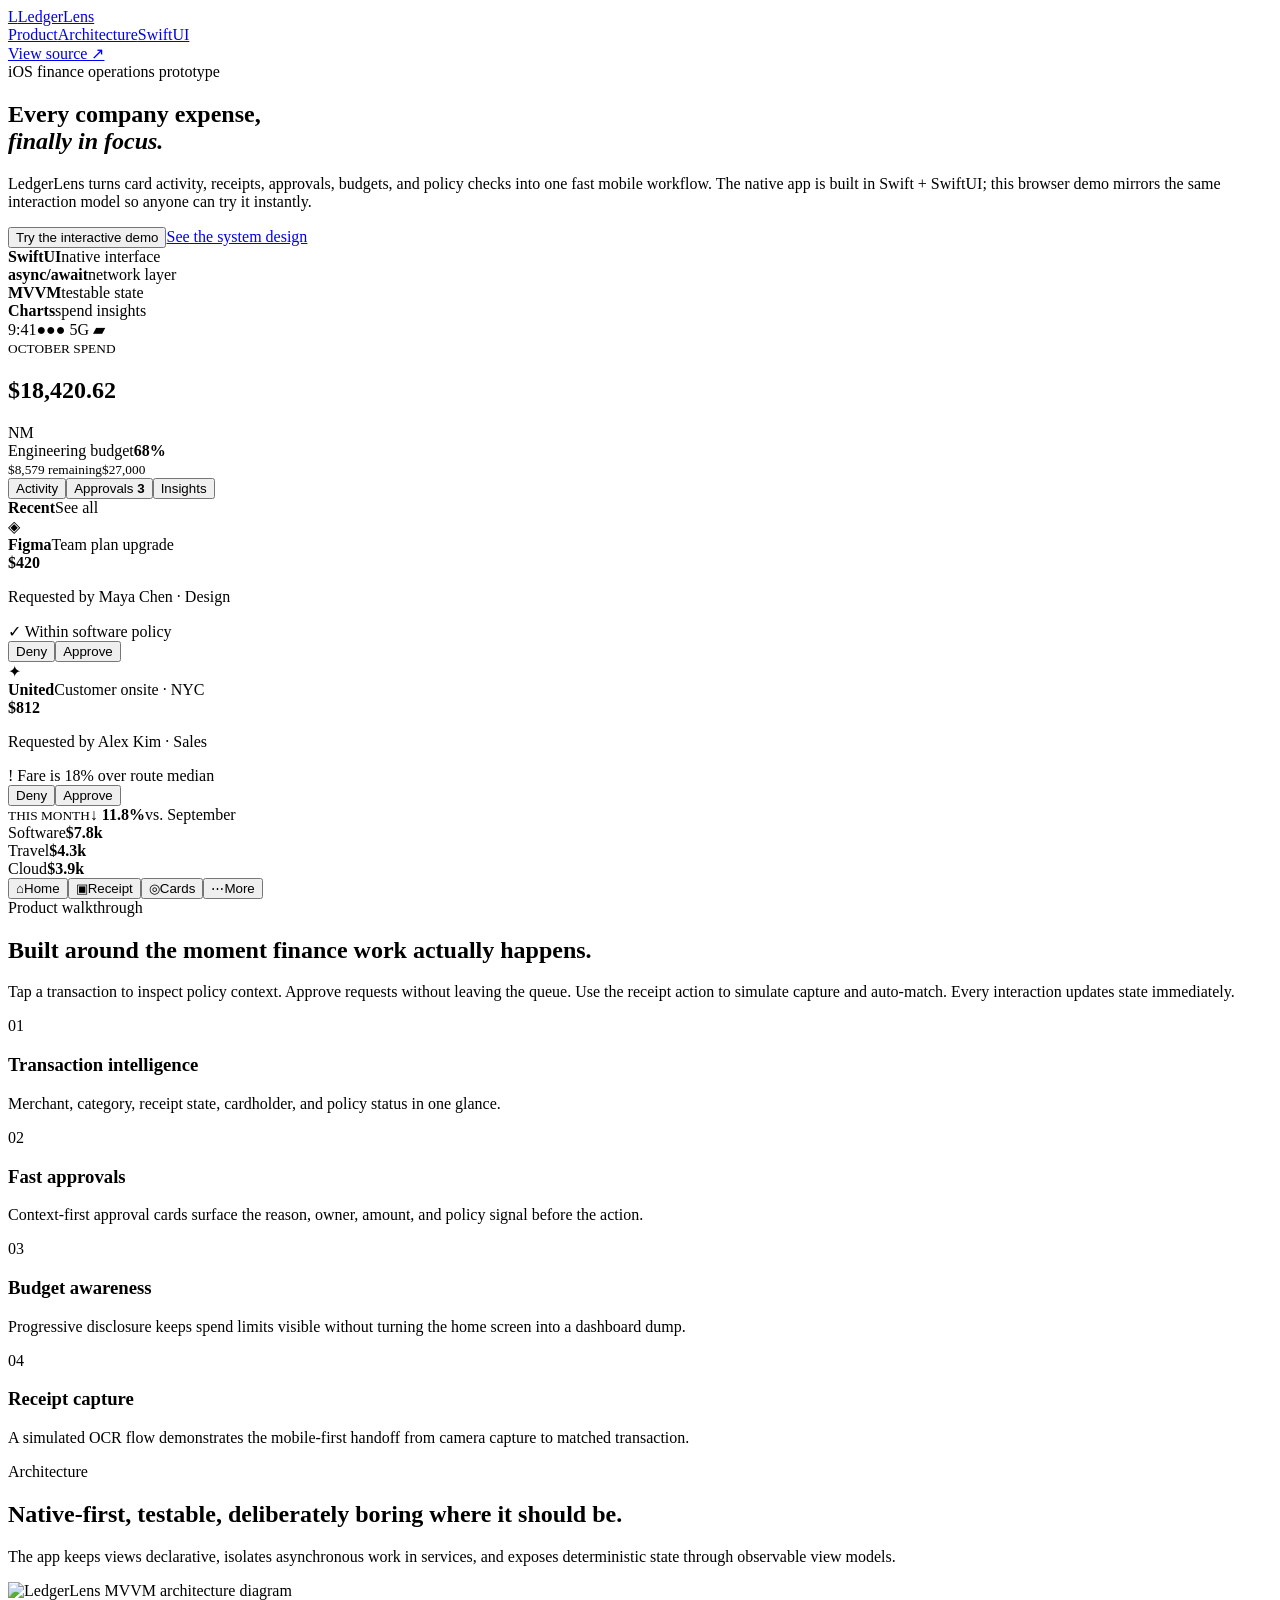
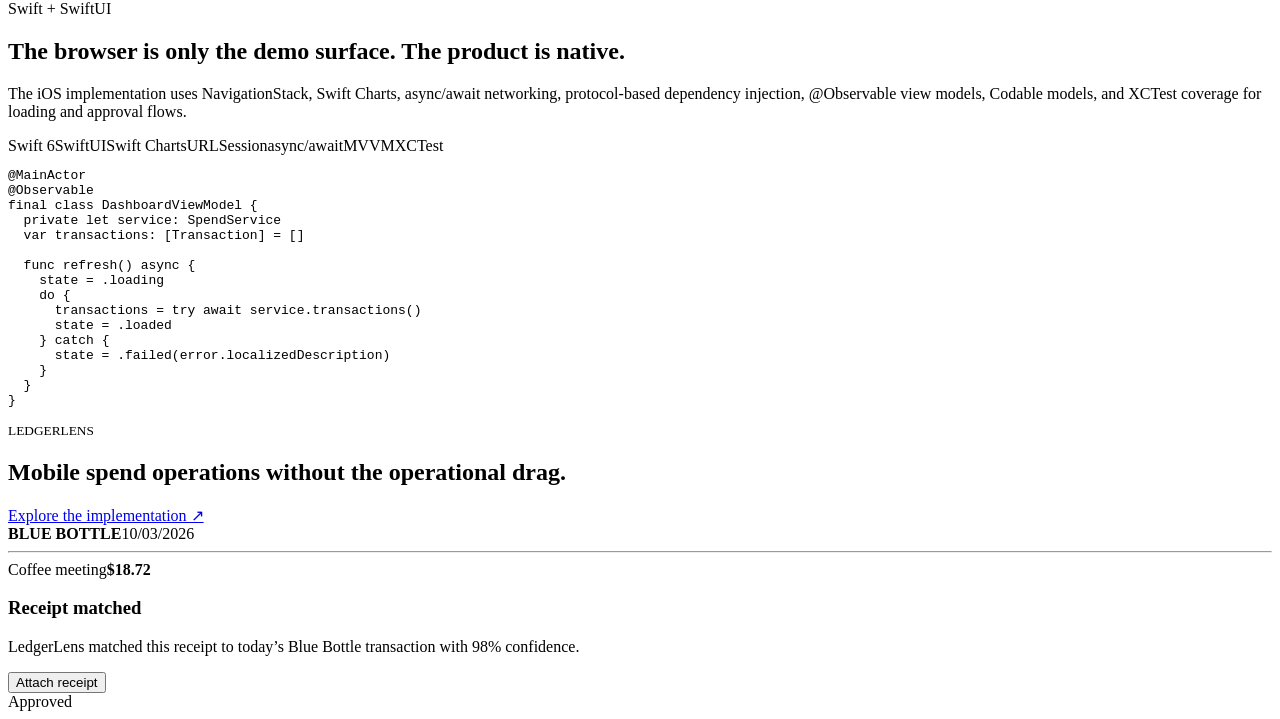
==== projects/ledgerlens/index.html @ 527bc663 "Add LedgerLens interactive product demo" ====
<!doctype html>
<html lang="en">
<head>
  <meta charset="utf-8" />
  <meta name="viewport" content="width=device-width,initial-scale=1" />
  <meta name="theme-color" content="#0a0a0a" />
  <meta name="description" content="LedgerLens — a SwiftUI-first spend operations app for cards, receipts, policy review, approvals, and budget insights." />
  <title>LedgerLens — Spend operations, redesigned</title>
  <link rel="preconnect" href="https://fonts.googleapis.com">
  <link rel="preconnect" href="https://fonts.gstatic.com" crossorigin>
  <link href="https://fonts.googleapis.com/css2?family=DM+Sans:wght@400;500;600;700&family=Manrope:wght@500;600;700;800&display=swap" rel="stylesheet">
  <link rel="stylesheet" href="styles.css" />
</head>
<body>
  <div class="noise"></div>
  <header class="topbar">
    <a class="brand" href="#top"><span class="brand-mark">L</span>LedgerLens</a>
    <nav><a href="#product">Product</a><a href="#architecture">Architecture</a><a href="#native">SwiftUI</a></nav>
    <a class="ghost" href="https://github.com/mneha05/nehamahesh.github.io/tree/main/projects/ledgerlens" target="_blank" rel="noreferrer">View source ↗</a>
  </header>
  <main id="top">
    <section class="hero">
      <div class="hero-copy">
        <div class="eyebrow"><span></span> iOS finance operations prototype</div>
        <h1>Every company expense,<br><em>finally in focus.</em></h1>
        <p>LedgerLens turns card activity, receipts, approvals, budgets, and policy checks into one fast mobile workflow. The native app is built in Swift + SwiftUI; this browser demo mirrors the same interaction model so anyone can try it instantly.</p>
        <div class="hero-actions"><button class="primary" data-scroll="product">Try the interactive demo</button><a class="secondary" href="#architecture">See the system design</a></div>
        <div class="proof"><div><strong>SwiftUI</strong><span>native interface</span></div><div><strong>async/await</strong><span>network layer</span></div><div><strong>MVVM</strong><span>testable state</span></div><div><strong>Charts</strong><span>spend insights</span></div></div>
      </div>
      <div class="phone-shell" aria-label="Interactive LedgerLens phone preview">
        <div class="phone"><div class="island"></div><div class="screen">
          <div class="status"><span>9:41</span><span>●●● 5G ▰</span></div>
          <div class="app-header"><div><small>OCTOBER SPEND</small><h2 id="totalSpend">$18,420.62</h2></div><div class="avatar">NM</div></div>
          <div class="budget-card"><div><span>Engineering budget</span><strong id="budgetPct">68%</strong></div><div class="progress"><i id="progressBar"></i></div><small><span id="remaining">$8,579 remaining</span><span>$27,000</span></small></div>
          <div class="segmented"><button class="active" data-tab="activity">Activity</button><button data-tab="approvals">Approvals <b>3</b></button><button data-tab="insights">Insights</button></div>
          <div class="tab-panel active" id="activity"><div class="section-title"><b>Recent</b><span>See all</span></div><div class="tx-list" id="txList"></div></div>
          <div class="tab-panel" id="approvals">
            <div class="approval" data-id="0"><div class="approval-top"><div class="merchant-icon">◈</div><div><b>Figma</b><span>Team plan upgrade</span></div><strong>$420</strong></div><p>Requested by Maya Chen · Design</p><div class="policy ok">✓ Within software policy</div><div class="approve-actions"><button class="deny">Deny</button><button class="approve">Approve</button></div></div>
            <div class="approval" data-id="1"><div class="approval-top"><div class="merchant-icon">✦</div><div><b>United</b><span>Customer onsite · NYC</span></div><strong>$812</strong></div><p>Requested by Alex Kim · Sales</p><div class="policy warn">! Fare is 18% over route median</div><div class="approve-actions"><button class="deny">Deny</button><button class="approve">Approve</button></div></div>
          </div>
          <div class="tab-panel" id="insights"><div class="insight-hero"><small>THIS MONTH</small><strong>↓ 11.8%</strong><span>vs. September</span></div><div class="chart" id="chart"></div><div class="insight-row"><span><i class="dot software"></i>Software</span><b>$7.8k</b></div><div class="insight-row"><span><i class="dot travel"></i>Travel</span><b>$4.3k</b></div><div class="insight-row"><span><i class="dot cloud"></i>Cloud</span><b>$3.9k</b></div></div>
          <nav class="bottom-nav"><button class="active">⌂<span>Home</span></button><button id="scanBtn">▣<span>Receipt</span></button><button>◎<span>Cards</span></button><button>⋯<span>More</span></button></nav>
        </div></div>
      </div>
    </section>
    <section class="feature-strip" id="product">
      <div class="feature-copy"><div class="eyebrow"><span></span> Product walkthrough</div><h2>Built around the moment finance work actually happens.</h2><p>Tap a transaction to inspect policy context. Approve requests without leaving the queue. Use the receipt action to simulate capture and auto-match. Every interaction updates state immediately.</p></div>
      <div class="feature-grid"><article><div class="num">01</div><h3>Transaction intelligence</h3><p>Merchant, category, receipt state, cardholder, and policy status in one glance.</p></article><article><div class="num">02</div><h3>Fast approvals</h3><p>Context-first approval cards surface the reason, owner, amount, and policy signal before the action.</p></article><article><div class="num">03</div><h3>Budget awareness</h3><p>Progressive disclosure keeps spend limits visible without turning the home screen into a dashboard dump.</p></article><article><div class="num">04</div><h3>Receipt capture</h3><p>A simulated OCR flow demonstrates the mobile-first handoff from camera capture to matched transaction.</p></article></div>
    </section>
    <section class="architecture" id="architecture"><div class="section-head"><div><div class="eyebrow"><span></span> Architecture</div><h2>Native-first, testable, deliberately boring where it should be.</h2></div><p>The app keeps views declarative, isolates asynchronous work in services, and exposes deterministic state through observable view models.</p></div><img src="assets/architecture.svg" alt="LedgerLens MVVM architecture diagram" /></section>
    <section class="native" id="native"><div class="native-copy"><div class="eyebrow"><span></span> Swift + SwiftUI</div><h2>The browser is only the demo surface. The product is native.</h2><p>The iOS implementation uses NavigationStack, Swift Charts, async/await networking, protocol-based dependency injection, @Observable view models, Codable models, and XCTest coverage for loading and approval flows.</p><div class="chips"><span>Swift 6</span><span>SwiftUI</span><span>Swift Charts</span><span>URLSession</span><span>async/await</span><span>MVVM</span><span>XCTest</span></div></div>
      <pre><code><span class="kw">@MainActor</span>
<span class="kw">@Observable</span>
<span class="kw">final class</span> DashboardViewModel {
  <span class="kw">private let</span> service: SpendService
  <span class="kw">var</span> transactions: [Transaction] = []

  <span class="kw">func</span> refresh() <span class="kw">async</span> {
    state = .loading
    <span class="kw">do</span> {
      transactions = <span class="kw">try await</span> service.transactions()
      state = .loaded
    } <span class="kw">catch</span> {
      state = .failed(error.localizedDescription)
    }
  }
}</code></pre>
    </section>
    <section class="closing"><small>LEDGERLENS</small><h2>Mobile spend operations without the operational drag.</h2><a href="https://github.com/mneha05/nehamahesh.github.io/tree/main/projects/ledgerlens" target="_blank" rel="noreferrer">Explore the implementation ↗</a></section>
  </main>
  <div class="sheet" id="receiptSheet" aria-hidden="true"><div class="sheet-backdrop"></div><div class="sheet-card"><div class="grabber"></div><div class="scan-frame"><div class="receipt-paper"><b>BLUE BOTTLE</b><span>10/03/2026</span><hr><span>Coffee meeting</span><strong>$18.72</strong></div><div class="scan-line"></div></div><h3>Receipt matched</h3><p>LedgerLens matched this receipt to today’s Blue Bottle transaction with 98% confidence.</p><button id="doneScan">Attach receipt</button></div></div>
  <div class="toast" id="toast">Approved</div>
  <script src="app.js"></script>
</body>
</html>
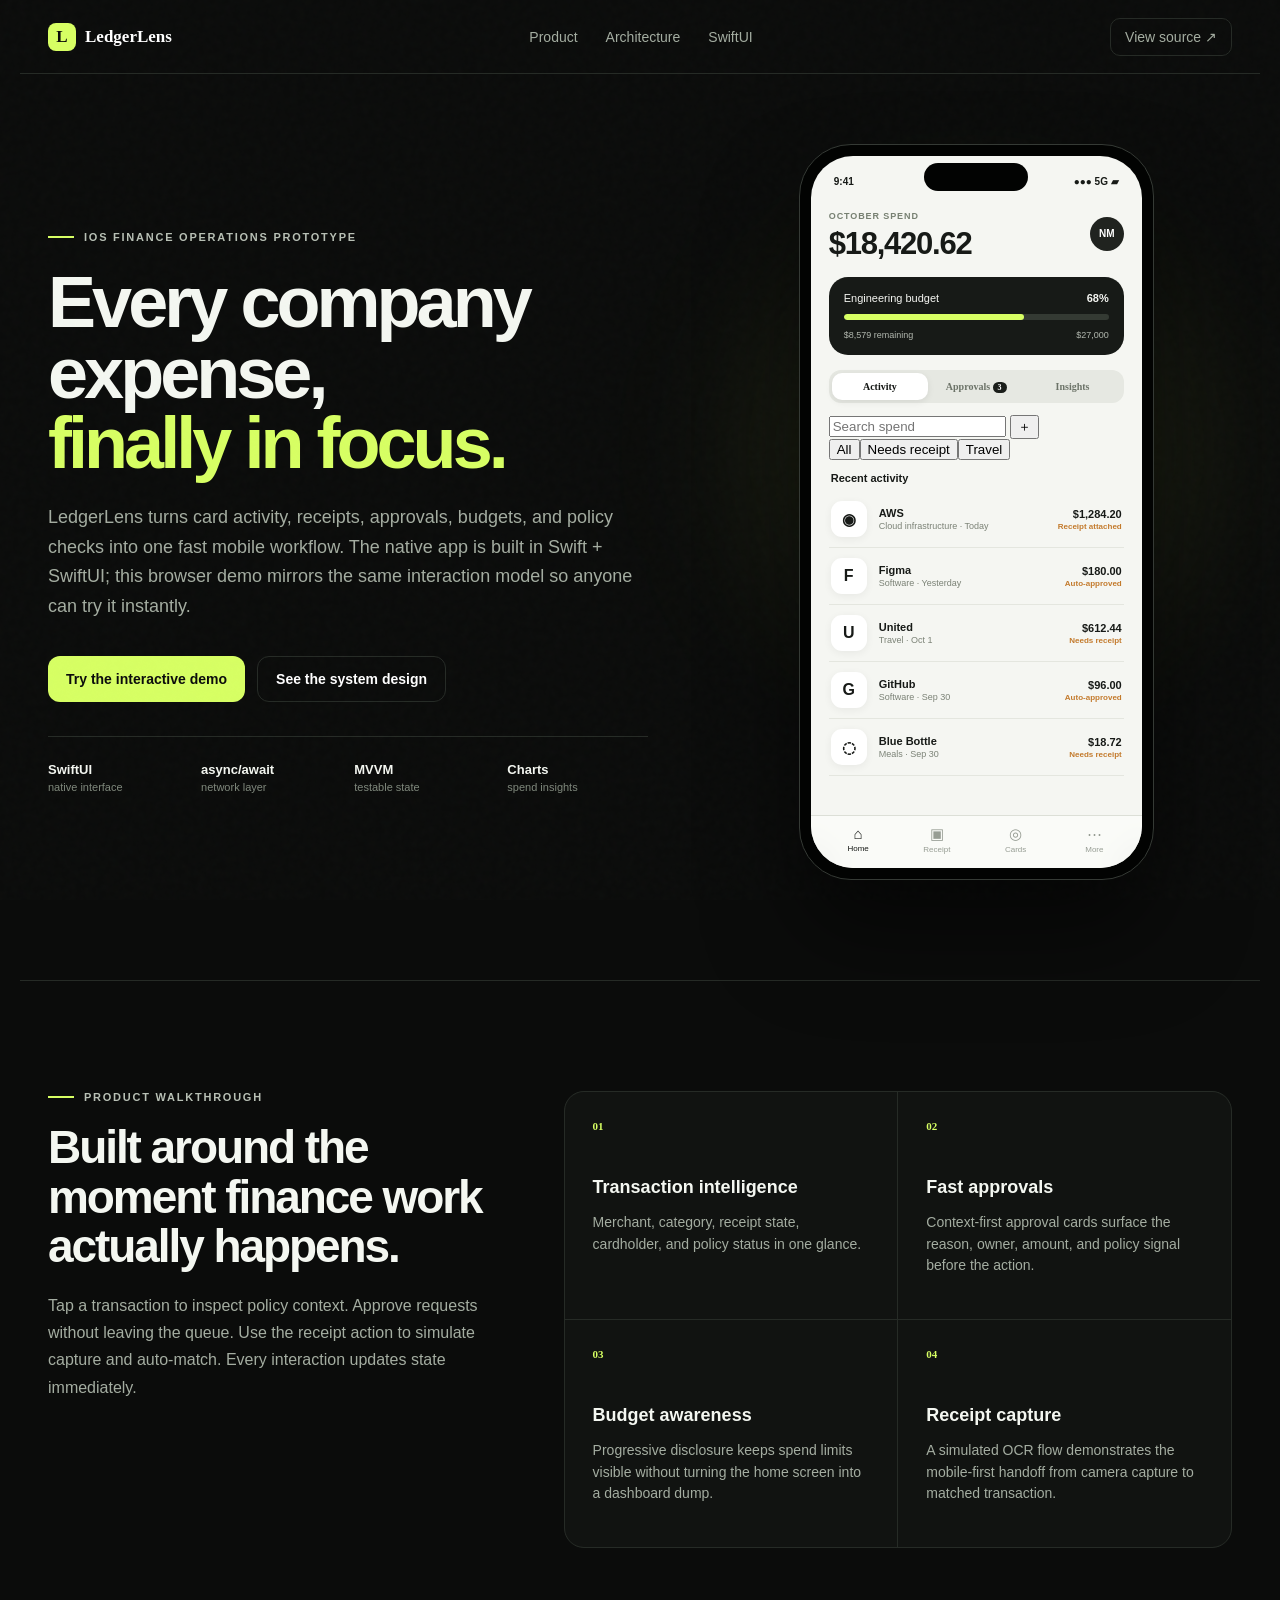
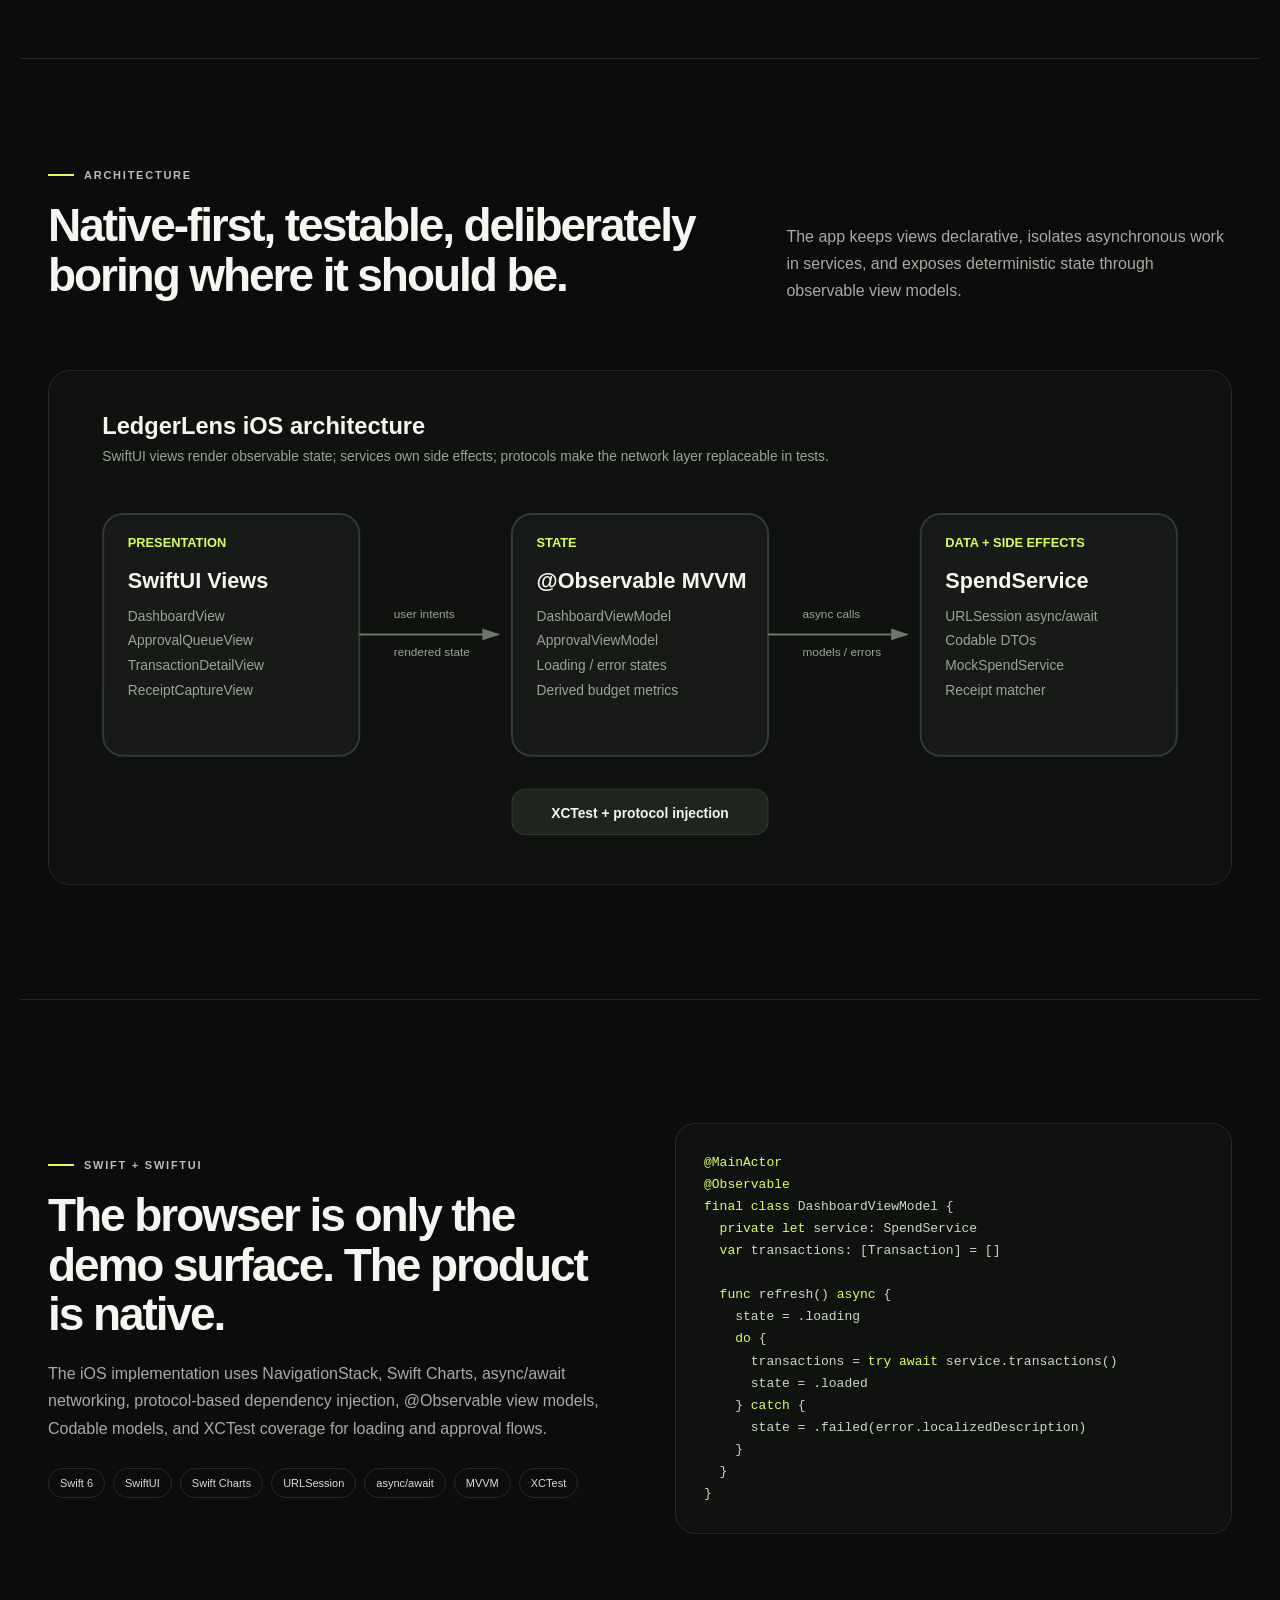
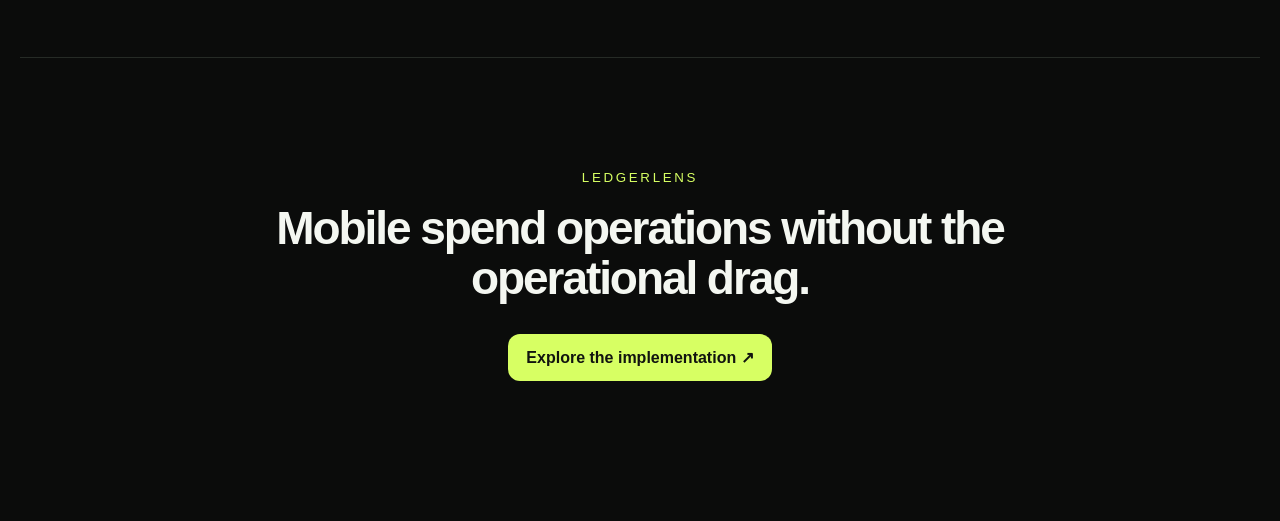
==== commit 9f73c097: "Turn LedgerLens demo into interactive workspace" ====
--- a/projects/ledgerlens/index.html
+++ b/projects/ledgerlens/index.html
@@ -33,13 +33,31 @@
           <div class="app-header"><div><small>OCTOBER SPEND</small><h2 id="totalSpend">$18,420.62</h2></div><div class="avatar">NM</div></div>
           <div class="budget-card"><div><span>Engineering budget</span><strong id="budgetPct">68%</strong></div><div class="progress"><i id="progressBar"></i></div><small><span id="remaining">$8,579 remaining</span><span>$27,000</span></small></div>
           <div class="segmented"><button class="active" data-tab="activity">Activity</button><button data-tab="approvals">Approvals <b>3</b></button><button data-tab="insights">Insights</button></div>
-          <div class="tab-panel active" id="activity"><div class="section-title"><b>Recent</b><span>See all</span></div><div class="tx-list" id="txList"></div></div>
-          <div class="tab-panel" id="approvals">
-            <div class="approval" data-id="0"><div class="approval-top"><div class="merchant-icon">◈</div><div><b>Figma</b><span>Team plan upgrade</span></div><strong>$420</strong></div><p>Requested by Maya Chen · Design</p><div class="policy ok">✓ Within software policy</div><div class="approve-actions"><button class="deny">Deny</button><button class="approve">Approve</button></div></div>
-            <div class="approval" data-id="1"><div class="approval-top"><div class="merchant-icon">✦</div><div><b>United</b><span>Customer onsite · NYC</span></div><strong>$812</strong></div><p>Requested by Alex Kim · Sales</p><div class="policy warn">! Fare is 18% over route median</div><div class="approve-actions"><button class="deny">Deny</button><button class="approve">Approve</button></div></div>
+          <div class="tab-panel active" id="activity">
+            <div class="activity-tools">
+              <input id="searchTx" type="search" placeholder="Search spend" aria-label="Search transactions">
+              <button id="addExpenseBtn" class="mini-action">＋</button>
+            </div>
+            <div class="filter-row"><button class="filter active" data-filter="all">All</button><button class="filter" data-filter="receipt">Needs receipt</button><button class="filter" data-filter="travel">Travel</button></div>
+            <div class="section-title"><b>Recent activity</b><span id="txCount"></span></div>
+            <div class="tx-list" id="txList"></div>
           </div>
-          <div class="tab-panel" id="insights"><div class="insight-hero"><small>THIS MONTH</small><strong>↓ 11.8%</strong><span>vs. September</span></div><div class="chart" id="chart"></div><div class="insight-row"><span><i class="dot software"></i>Software</span><b>$7.8k</b></div><div class="insight-row"><span><i class="dot travel"></i>Travel</span><b>$4.3k</b></div><div class="insight-row"><span><i class="dot cloud"></i>Cloud</span><b>$3.9k</b></div></div>
-          <nav class="bottom-nav"><button class="active">⌂<span>Home</span></button><button id="scanBtn">▣<span>Receipt</span></button><button>◎<span>Cards</span></button><button>⋯<span>More</span></button></nav>
+          <div class="tab-panel" id="approvals"><div id="approvalList"></div><div class="empty-state" id="approvalEmpty">✓<b>All caught up</b><span>No requests need review.</span></div></div>
+          <div class="tab-panel" id="insights">
+            <div class="insight-hero"><small>THIS MONTH</small><strong id="monthChange">↓ 11.8%</strong><span>vs. September</span></div>
+            <div class="chart" id="chart"></div><div id="categoryBreakdown"></div>
+          </div>
+          <div class="tab-panel" id="cards">
+            <div class="virtual-card" id="virtualCard"><small>LEDGERLENS BUSINESS</small><b>•••• 4242</b><span>NEHA MAHESH</span><strong id="cardStatus">ACTIVE</strong></div>
+            <div class="card-control"><div><b>Freeze card</b><span>Decline new purchases instantly</span></div><label class="switch"><input type="checkbox" id="freezeCard"><i></i></label></div>
+            <label class="limit-control"><span>Monthly card limit</span><div><b>$</b><input id="cardLimit" type="number" min="100" step="100" value="5000"></div></label>
+            <button id="saveCard" class="wide-dark">Save card controls</button>
+          </div>
+          <div class="tab-panel" id="more">
+            <button id="exportCsv" class="menu-row"><span>⇩</span><div><b>Export transactions</b><small>Download a CSV of current activity</small></div></button>
+            <button id="resetDemo" class="menu-row danger-row"><span>↺</span><div><b>Reset demo data</b><small>Restore the original workspace</small></div></button>
+          </div>
+          <nav class="bottom-nav"><button class="active" data-nav="home">⌂<span>Home</span></button><button id="scanBtn">▣<span>Receipt</span></button><button data-nav="cards">◎<span>Cards</span></button><button data-nav="more">⋯<span>More</span></button></nav>
         </div></div>
       </div>
     </section>
@@ -68,7 +86,9 @@
     </section>
     <section class="closing"><small>LEDGERLENS</small><h2>Mobile spend operations without the operational drag.</h2><a href="https://github.com/mneha05/nehamahesh.github.io/tree/main/projects/ledgerlens" target="_blank" rel="noreferrer">Explore the implementation ↗</a></section>
   </main>
-  <div class="sheet" id="receiptSheet" aria-hidden="true"><div class="sheet-backdrop"></div><div class="sheet-card"><div class="grabber"></div><div class="scan-frame"><div class="receipt-paper"><b>BLUE BOTTLE</b><span>10/03/2026</span><hr><span>Coffee meeting</span><strong>$18.72</strong></div><div class="scan-line"></div></div><h3>Receipt matched</h3><p>LedgerLens matched this receipt to today’s Blue Bottle transaction with 98% confidence.</p><button id="doneScan">Attach receipt</button></div></div>
+  <div class="sheet" id="receiptSheet" aria-hidden="true"><div class="sheet-backdrop" data-close="receiptSheet"></div><div class="sheet-card"><div class="grabber"></div><div class="scan-frame"><div class="receipt-paper"><b id="receiptMerchant">RECEIPT</b><span id="receiptDate">10/03/2026</span><hr><span>Expense</span><strong id="receiptAmount">$0.00</strong></div><div class="scan-line"></div></div><h3 id="receiptTitle">Match a receipt</h3><p id="receiptCopy">Choose a transaction that still needs a receipt.</p><select id="receiptSelect"></select><button id="doneScan">Attach receipt</button></div></div>
+  <div class="sheet" id="expenseSheet" aria-hidden="true"><div class="sheet-backdrop" data-close="expenseSheet"></div><form class="sheet-card form-sheet" id="expenseForm"><div class="grabber"></div><h3>Add an expense</h3><label>Merchant<input name="merchant" required placeholder="e.g. Notion"></label><label>Amount<input name="amount" required type="number" min="0.01" step="0.01" placeholder="49.00"></label><label>Category<select name="category"><option>Software</option><option>Travel</option><option>Cloud</option><option>Meals</option></select></label><label class="check-line"><input name="receipt" type="checkbox"> Receipt attached</label><button type="submit">Create transaction</button></form></div>
+  <div class="sheet" id="detailSheet" aria-hidden="true"><div class="sheet-backdrop" data-close="detailSheet"></div><div class="sheet-card detail-card"><div class="grabber"></div><div id="detailContent"></div><button data-close="detailSheet">Done</button></div></div>
   <div class="toast" id="toast">Approved</div>
   <script src="app.js"></script>
 </body>
--- a/projects/ledgerlens/styles.css
+++ b/projects/ledgerlens/styles.css
@@ -0,0 +1 @@
+:root{--bg:#0b0c0b;--panel:#111311;--panel2:#171a17;--line:#262b26;--text:#f4f7f1;--muted:#a4ada1;--lime:#d7ff63;--danger:#ff776d}*{box-sizing:border-box}html{scroll-behavior:smooth}body{margin:0;background:var(--bg);color:var(--text);font-family:"DM Sans",sans-serif}.noise{position:fixed;inset:0;pointer-events:none;opacity:.025;background-image:url("data:image/svg+xml,%3Csvg viewBox='0 0 140 140' xmlns='http://www.w3.org/2000/svg'%3E%3Cfilter id='n'%3E%3CfeTurbulence type='fractalNoise' baseFrequency='.9' numOctaves='4' stitchTiles='stitch'/%3E%3C/filter%3E%3Crect width='100%25' height='100%25' filter='url(%23n)' opacity='.8'/%3E%3C/svg%3E")}.topbar{height:74px;max-width:1240px;margin:auto;padding:0 28px;display:flex;align-items:center;justify-content:space-between;border-bottom:1px solid var(--line);position:relative;z-index:5}.brand{color:#fff;text-decoration:none;font:700 17px Manrope;display:flex;align-items:center;gap:9px}.brand-mark{width:28px;height:28px;border-radius:8px;background:var(--lime);color:#0a0b09;display:grid;place-items:center;font-weight:800}.topbar nav{display:flex;gap:28px}.topbar nav a,.ghost{color:var(--muted);text-decoration:none;font-size:14px}.ghost{border:1px solid var(--line);padding:10px 14px;border-radius:10px}.hero{min-height:790px;max-width:1240px;margin:auto;padding:70px 28px 100px;display:grid;grid-template-columns:1.08fr .92fr;gap:72px;align-items:center}.eyebrow{display:flex;align-items:center;gap:10px;text-transform:uppercase;letter-spacing:.16em;font-size:11px;font-weight:700;color:#b8c0b5}.eyebrow span{width:26px;height:2px;background:var(--lime)}h1,h2,h3{font-family:Manrope,sans-serif}.hero h1{font-size:72px;line-height:.98;letter-spacing:-.055em;margin:24px 0}.hero h1 em{font-style:normal;color:var(--lime)}.hero-copy>p{font-size:18px;line-height:1.65;color:var(--muted);max-width:660px}.hero-actions{display:flex;gap:12px;margin:34px 0}.primary,.secondary{border-radius:12px;padding:14px 18px;font-weight:700;font-size:14px;text-decoration:none;border:0}.primary{background:var(--lime);color:#0b0c0b}.secondary{background:transparent;color:#fff;border:1px solid var(--line)}.proof{display:grid;grid-template-columns:repeat(4,1fr);gap:12px;border-top:1px solid var(--line);padding-top:25px;margin-top:32px}.proof div{display:flex;flex-direction:column;gap:4px}.proof strong{font-size:13px}.proof span{color:#7f887c;font-size:11px}.phone-shell{display:flex;justify-content:center;position:relative}.phone-shell:before{content:"";position:absolute;width:430px;height:430px;background:rgba(215,255,99,.09);filter:blur(80px);border-radius:50%;top:90px}.phone{width:355px;background:#020302;border:1px solid #353a35;border-radius:52px;padding:11px;box-shadow:0 55px 90px rgba(0,0,0,.5);position:relative;z-index:2}.screen{height:712px;background:#f5f6f2;color:#171a17;border-radius:42px;overflow:hidden;position:relative;padding:18px 18px 78px}.island{position:absolute;z-index:5;left:50%;transform:translateX(-50%);top:18px;width:104px;height:28px;background:#020302;border-radius:20px}.status{display:flex;justify-content:space-between;font-size:10px;font-weight:700;padding:2px 5px 18px}.app-header{display:flex;align-items:center;justify-content:space-between}.app-header small{font-size:9px;letter-spacing:.1em;color:#778072;font-weight:800}.app-header h2{font-size:31px;margin:3px 0 0;letter-spacing:-.04em}.avatar{width:34px;height:34px;background:#20231f;color:#fff;border-radius:50%;display:grid;place-items:center;font-size:10px;font-weight:800}.budget-card{background:#171a17;color:#f6f7f3;border-radius:19px;padding:15px;margin:15px 0}.budget-card>div:first-child,.budget-card small{display:flex;justify-content:space-between}.budget-card>div:first-child{font-size:11px}.budget-card small{font-size:9px;color:#b2b8af}.progress{height:6px;background:#343a33;border-radius:10px;margin:10px 0;overflow:hidden}.progress i{display:block;height:100%;width:68%;background:var(--lime);border-radius:10px}.segmented{background:#e6e8e2;border-radius:12px;display:grid;grid-template-columns:repeat(3,1fr);padding:3px;margin-bottom:12px}.segmented button{background:transparent;border:0;border-radius:10px;padding:8px 4px;font:700 10px "DM Sans";color:#6c7368}.segmented button.active{background:#fff;color:#121512;box-shadow:0 2px 7px rgba(0,0,0,.08)}.segmented b{background:#1b1e1a;color:#fff;border-radius:50px;padding:1px 5px;font-size:8px}.tab-panel{display:none}.tab-panel.active{display:block}.section-title{display:flex;justify-content:space-between;align-items:center;font-size:11px;margin:12px 2px 7px}.section-title span{color:#7c8479}.tx{display:grid;grid-template-columns:38px 1fr auto;gap:10px;align-items:center;padding:10px 2px;border-bottom:1px solid #e4e6df;cursor:pointer}.tx-icon,.merchant-icon{width:36px;height:36px;border-radius:11px;background:#fff;display:grid;place-items:center;font-weight:800;box-shadow:0 2px 8px rgba(0,0,0,.06)}.tx div:nth-child(2){display:flex;flex-direction:column}.tx b{font-size:11px}.tx span{font-size:9px;color:#7b8276;margin-top:2px}.tx strong{font-size:11px;text-align:right}.tx strong small{display:block;color:#c37a2c;font-size:8px;margin-top:2px}.approval{background:#fff;border-radius:16px;padding:13px;margin-bottom:10px;box-shadow:0 3px 14px rgba(0,0,0,.05)}.approval-top{display:grid;grid-template-columns:36px 1fr auto;gap:9px;align-items:center}.approval-top div:nth-child(2){display:flex;flex-direction:column}.approval-top b,.approval-top strong{font-size:11px}.approval-top span,.approval p{font-size:9px;color:#7d8578}.approval p{margin:9px 0}.policy{border-radius:8px;padding:7px 8px;font-size:8px;font-weight:700}.policy.ok{background:#edf7e2;color:#50722e}.policy.warn{background:#fff3da;color:#8d641d}.approve-actions{display:grid;grid-template-columns:1fr 1.25fr;gap:7px;margin-top:9px}.approve-actions button{border:0;border-radius:9px;padding:9px;font:700 9px "DM Sans"}.deny{background:#eff0ec}.approve{background:#181b17;color:#fff}.insight-hero{background:#171a17;color:#fff;border-radius:16px;padding:14px;display:grid;grid-template-columns:1fr auto;align-items:end}.insight-hero small{font-size:8px;color:#aeb5aa;grid-column:1/-1}.insight-hero strong{font-size:28px;color:var(--lime)}.insight-hero span{font-size:9px;color:#aeb5aa;padding-bottom:5px}.chart{height:150px;margin:13px 0;display:flex;align-items:end;gap:6px;padding:10px 5px;border-bottom:1px solid #dfe2db}.bar{flex:1;background:#20241f;border-radius:5px 5px 0 0;min-height:12px;transition:.5s}.bar:last-child{background:#a7c64e}.insight-row{display:flex;justify-content:space-between;padding:9px 2px;border-bottom:1px solid #e2e4df;font-size:10px}.dot{display:inline-block;width:7px;height:7px;border-radius:50%;margin-right:7px}.software{background:#1d211c}.travel{background:#7d9760}.cloud{background:#bacfa5}.bottom-nav{position:absolute;bottom:0;left:0;right:0;background:rgba(250,251,248,.95);backdrop-filter:blur(12px);border-top:1px solid #dcdfd7;display:grid;grid-template-columns:repeat(4,1fr);padding:8px 8px 13px}.bottom-nav button{background:none;border:0;color:#979d94;font-size:15px;display:flex;flex-direction:column;gap:2px;align-items:center}.bottom-nav button span{font-size:8px}.bottom-nav button.active{color:#161916}.feature-strip,.architecture,.native,.closing{max-width:1240px;margin:auto;padding:110px 28px;border-top:1px solid var(--line)}.feature-strip{display:grid;grid-template-columns:.8fr 1.2fr;gap:70px}.feature-copy h2,.section-head h2,.native h2,.closing h2{font-size:46px;line-height:1.08;letter-spacing:-.045em;margin:20px 0}.feature-copy p,.section-head p,.native p{color:var(--muted);line-height:1.7}.feature-grid{display:grid;grid-template-columns:repeat(2,1fr);gap:1px;background:var(--line);border:1px solid var(--line);border-radius:20px;overflow:hidden}.feature-grid article{background:var(--panel);padding:28px;min-height:220px}.num{color:var(--lime);font:700 11px Manrope}.feature-grid h3{font-size:18px;margin:45px 0 10px}.feature-grid p{font-size:14px;color:var(--muted);line-height:1.55}.section-head{display:grid;grid-template-columns:1.2fr .8fr;gap:70px;align-items:end}.architecture>img{width:100%;margin-top:50px;border:1px solid var(--line);border-radius:22px;background:#101210}.native{display:grid;grid-template-columns:1fr 1fr;gap:70px;align-items:center}.chips{display:flex;flex-wrap:wrap;gap:8px;margin-top:26px}.chips span{border:1px solid var(--line);border-radius:50px;padding:8px 11px;font-size:11px;color:#d7ddd3}.native pre{background:#101210;border:1px solid var(--line);border-radius:20px;padding:28px;overflow:auto;line-height:1.7;color:#cdd5c9}.native code{font-size:13px}.kw{color:var(--lime)}.closing{text-align:center;padding-bottom:140px}.closing small{color:var(--lime);letter-spacing:.2em}.closing h2{max-width:760px;margin:18px auto 30px}.closing a{display:inline-block;background:var(--lime);color:#11140f;border-radius:12px;padding:14px 18px;text-decoration:none;font-weight:800}.sheet{display:none;position:fixed;inset:0;z-index:20}.sheet.open{display:block}.sheet-backdrop{position:absolute;inset:0;background:rgba(0,0,0,.62);backdrop-filter:blur(4px)}.sheet-card{position:absolute;bottom:0;left:50%;transform:translateX(-50%);width:min(430px,100%);background:#f5f6f2;color:#171a17;border-radius:28px 28px 0 0;padding:12px 24px 28px;text-align:center}.grabber{width:42px;height:5px;border-radius:9px;background:#c8cbc4;margin:0 auto 18px}.scan-frame{height:225px;border:1.5px dashed #8a9186;border-radius:18px;position:relative;overflow:hidden;display:grid;place-items:center;background:#eceee8}.receipt-paper{width:150px;height:185px;background:#fff;padding:20px 15px;display:flex;flex-direction:column;gap:8px;text-align:left;box-shadow:0 8px 25px rgba(0,0,0,.12);transform:rotate(-2deg)}.receipt-paper b{font-size:12px}.receipt-paper span{font-size:9px;color:#777}.receipt-paper strong{font-size:25px;margin-top:auto}.scan-line{position:absolute;left:10px;right:10px;height:2px;background:#79a000;box-shadow:0 0 12px #a8d33f;animation:scan 1.8s infinite alternate}@keyframes scan{from{top:18px}to{top:205px}}.sheet-card h3{font-size:22px;margin:18px 0 5px}.sheet-card p{font-size:13px;color:#697064;line-height:1.5}.sheet-card button{width:100%;border:0;background:#171a17;color:#fff;padding:14px;border-radius:12px;font-weight:800}.toast{position:fixed;left:50%;bottom:36px;transform:translate(-50%,20px);opacity:0;background:#20241f;color:#fff;padding:10px 16px;border-radius:10px;font-size:12px;z-index:30;transition:.25s}.toast.show{opacity:1;transform:translate(-50%,0)}@media(max-width:900px){.topbar nav{display:none}.ghost{display:none}.hero{grid-template-columns:1fr;padding-top:45px}.hero h1{font-size:50px}.phone-shell{margin-top:20px}.feature-strip,.native,.section-head{grid-template-columns:1fr}.feature-strip,.native,.section-head{gap:32px}.feature-copy h2,.section-head h2,.native h2,.closing h2{font-size:36px}}@media(max-width:520px){.hero{padding-left:18px;padding-right:18px}.hero h1{font-size:43px}.proof{grid-template-columns:repeat(2,1fr)}.phone{width:340px}.feature-grid{grid-template-columns:1fr}.topbar{padding:0 18px}.feature-strip,.architecture,.native,.closing{padding-left:18px;padding-right:18px}}
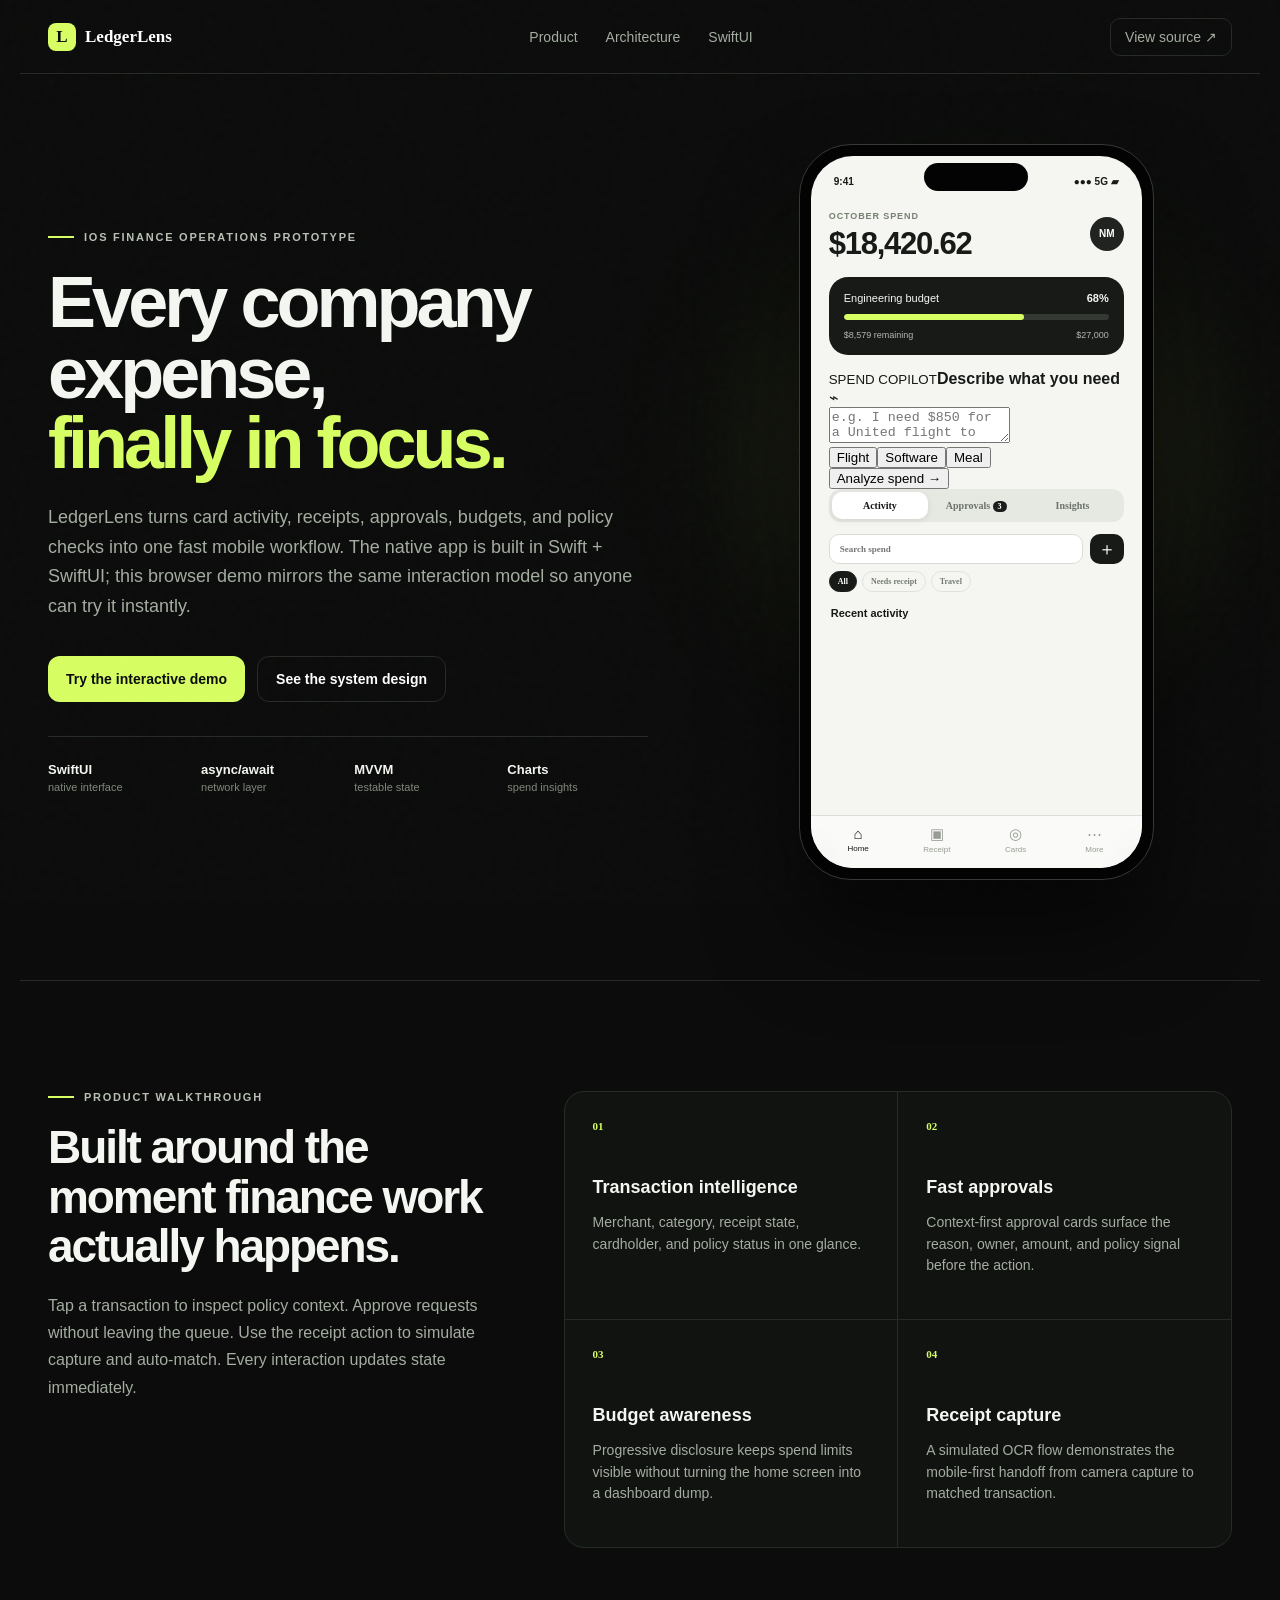
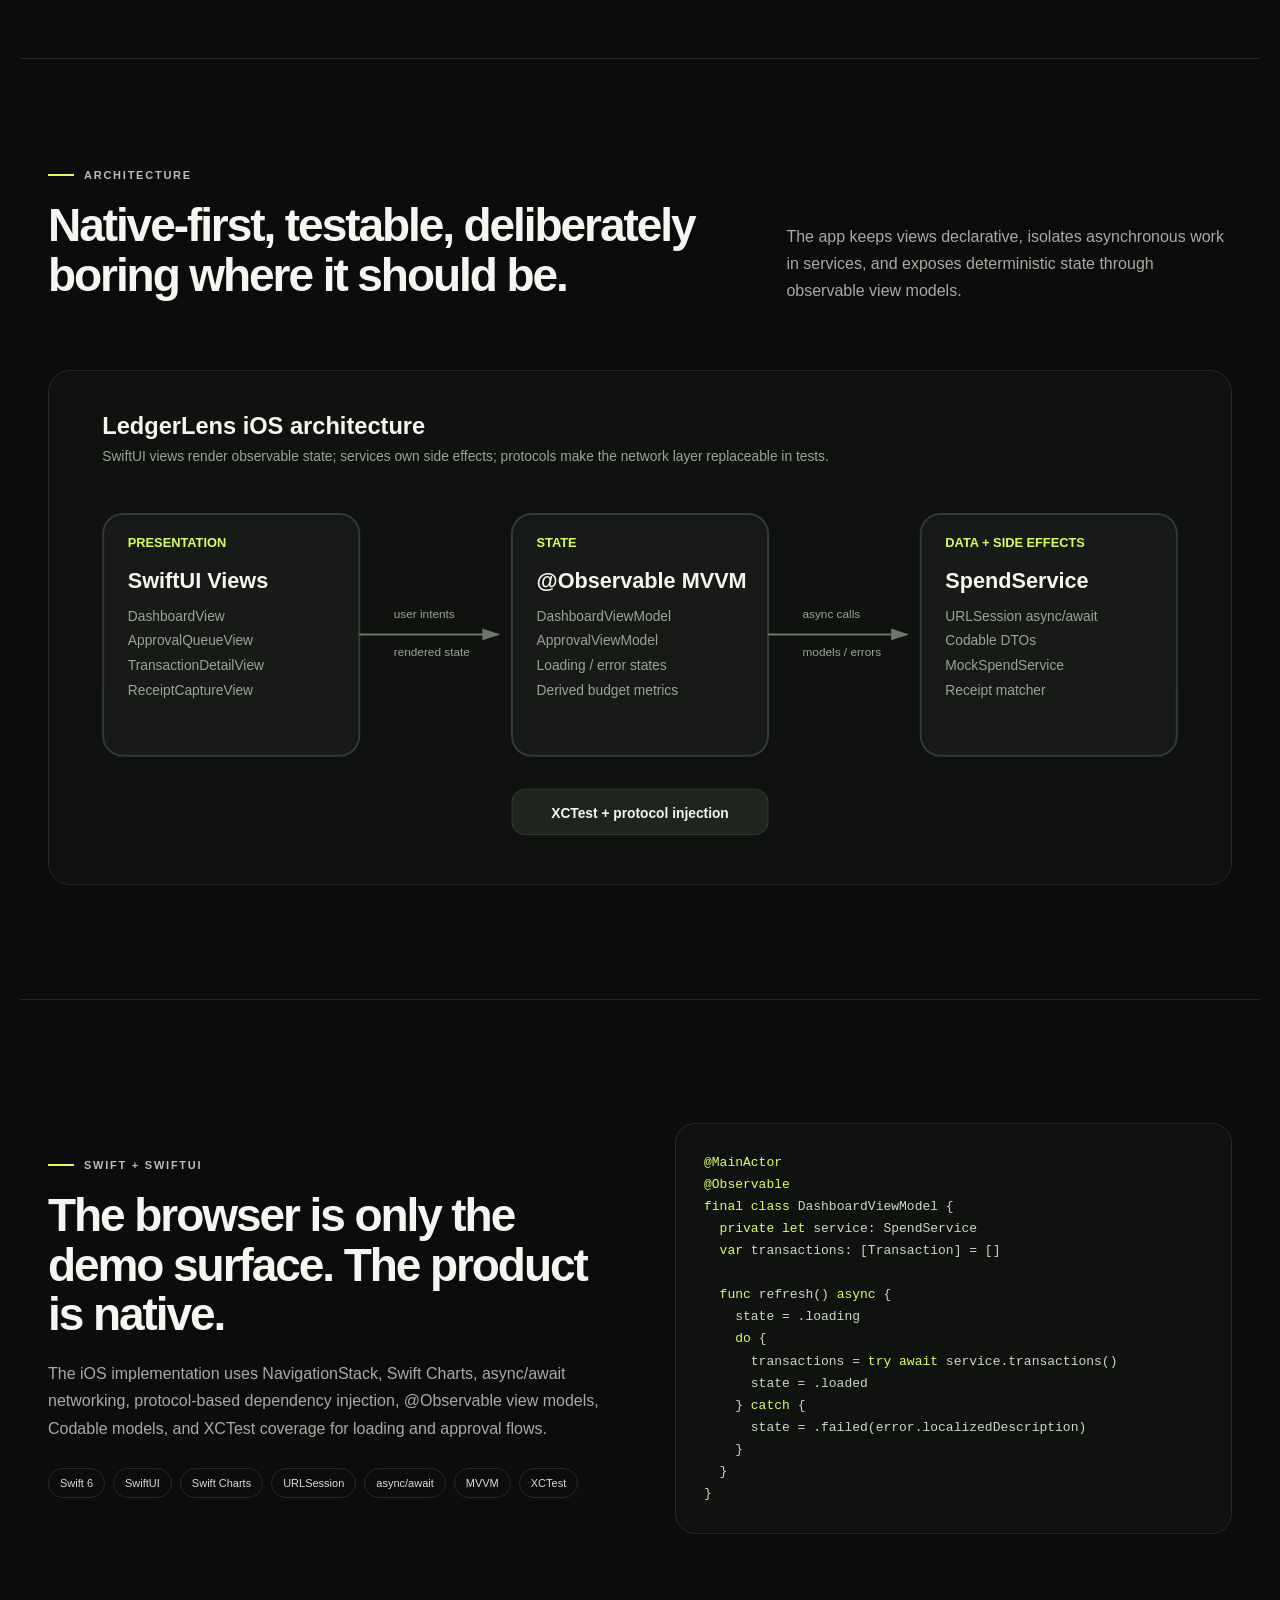
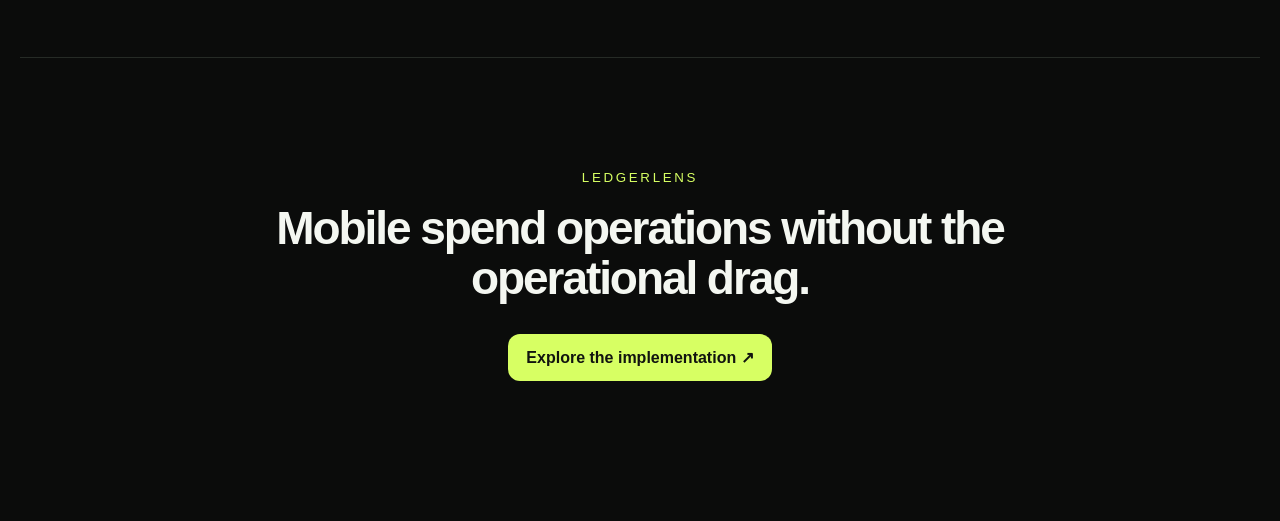
==== commit 689c8cb7: "Add Spend Copilot input workflow" ====
--- a/projects/ledgerlens/index.html
+++ b/projects/ledgerlens/index.html
@@ -32,6 +32,15 @@
           <div class="status"><span>9:41</span><span>●●● 5G ▰</span></div>
           <div class="app-header"><div><small>OCTOBER SPEND</small><h2 id="totalSpend">$18,420.62</h2></div><div class="avatar">NM</div></div>
           <div class="budget-card"><div><span>Engineering budget</span><strong id="budgetPct">68%</strong></div><div class="progress"><i id="progressBar"></i></div><small><span id="remaining">$8,579 remaining</span><span>$27,000</span></small></div>
+          <div class="copilot-card">
+            <div class="copilot-head"><div><small>SPEND COPILOT</small><b>Describe what you need</b></div><span>⌁</span></div>
+            <form id="copilotForm">
+              <textarea id="copilotInput" rows="2" placeholder="e.g. I need $850 for a United flight to NYC for a customer meeting next week"></textarea>
+              <div class="copilot-examples"><button type="button" data-example="I need $850 for a United flight to NYC for a customer meeting next week">Flight</button><button type="button" data-example="Buy a $79 Figma seat for our new designer">Software</button><button type="button" data-example="Team dinner for 6 people, around $240">Meal</button></div>
+              <button class="analyze-btn" type="submit">Analyze spend →</button>
+            </form>
+            <div id="copilotResult" class="copilot-result" aria-live="polite"></div>
+          </div>
           <div class="segmented"><button class="active" data-tab="activity">Activity</button><button data-tab="approvals">Approvals <b>3</b></button><button data-tab="insights">Insights</button></div>
           <div class="tab-panel active" id="activity">
             <div class="activity-tools">
--- a/projects/ledgerlens/styles.css
+++ b/projects/ledgerlens/styles.css
@@ -1 +1,2 @@
-:root{--bg:#0b0c0b;--panel:#111311;--panel2:#171a17;--line:#262b26;--text:#f4f7f1;--muted:#a4ada1;--lime:#d7ff63;--danger:#ff776d}*{box-sizing:border-box}html{scroll-behavior:smooth}body{margin:0;background:var(--bg);color:var(--text);font-family:"DM Sans",sans-serif}.noise{position:fixed;inset:0;pointer-events:none;opacity:.025;background-image:url("data:image/svg+xml,%3Csvg viewBox='0 0 140 140' xmlns='http://www.w3.org/2000/svg'%3E%3Cfilter id='n'%3E%3CfeTurbulence type='fractalNoise' baseFrequency='.9' numOctaves='4' stitchTiles='stitch'/%3E%3C/filter%3E%3Crect width='100%25' height='100%25' filter='url(%23n)' opacity='.8'/%3E%3C/svg%3E")}.topbar{height:74px;max-width:1240px;margin:auto;padding:0 28px;display:flex;align-items:center;justify-content:space-between;border-bottom:1px solid var(--line);position:relative;z-index:5}.brand{color:#fff;text-decoration:none;font:700 17px Manrope;display:flex;align-items:center;gap:9px}.brand-mark{width:28px;height:28px;border-radius:8px;background:var(--lime);color:#0a0b09;display:grid;place-items:center;font-weight:800}.topbar nav{display:flex;gap:28px}.topbar nav a,.ghost{color:var(--muted);text-decoration:none;font-size:14px}.ghost{border:1px solid var(--line);padding:10px 14px;border-radius:10px}.hero{min-height:790px;max-width:1240px;margin:auto;padding:70px 28px 100px;display:grid;grid-template-columns:1.08fr .92fr;gap:72px;align-items:center}.eyebrow{display:flex;align-items:center;gap:10px;text-transform:uppercase;letter-spacing:.16em;font-size:11px;font-weight:700;color:#b8c0b5}.eyebrow span{width:26px;height:2px;background:var(--lime)}h1,h2,h3{font-family:Manrope,sans-serif}.hero h1{font-size:72px;line-height:.98;letter-spacing:-.055em;margin:24px 0}.hero h1 em{font-style:normal;color:var(--lime)}.hero-copy>p{font-size:18px;line-height:1.65;color:var(--muted);max-width:660px}.hero-actions{display:flex;gap:12px;margin:34px 0}.primary,.secondary{border-radius:12px;padding:14px 18px;font-weight:700;font-size:14px;text-decoration:none;border:0}.primary{background:var(--lime);color:#0b0c0b}.secondary{background:transparent;color:#fff;border:1px solid var(--line)}.proof{display:grid;grid-template-columns:repeat(4,1fr);gap:12px;border-top:1px solid var(--line);padding-top:25px;margin-top:32px}.proof div{display:flex;flex-direction:column;gap:4px}.proof strong{font-size:13px}.proof span{color:#7f887c;font-size:11px}.phone-shell{display:flex;justify-content:center;position:relative}.phone-shell:before{content:"";position:absolute;width:430px;height:430px;background:rgba(215,255,99,.09);filter:blur(80px);border-radius:50%;top:90px}.phone{width:355px;background:#020302;border:1px solid #353a35;border-radius:52px;padding:11px;box-shadow:0 55px 90px rgba(0,0,0,.5);position:relative;z-index:2}.screen{height:712px;background:#f5f6f2;color:#171a17;border-radius:42px;overflow:hidden;position:relative;padding:18px 18px 78px}.island{position:absolute;z-index:5;left:50%;transform:translateX(-50%);top:18px;width:104px;height:28px;background:#020302;border-radius:20px}.status{display:flex;justify-content:space-between;font-size:10px;font-weight:700;padding:2px 5px 18px}.app-header{display:flex;align-items:center;justify-content:space-between}.app-header small{font-size:9px;letter-spacing:.1em;color:#778072;font-weight:800}.app-header h2{font-size:31px;margin:3px 0 0;letter-spacing:-.04em}.avatar{width:34px;height:34px;background:#20231f;color:#fff;border-radius:50%;display:grid;place-items:center;font-size:10px;font-weight:800}.budget-card{background:#171a17;color:#f6f7f3;border-radius:19px;padding:15px;margin:15px 0}.budget-card>div:first-child,.budget-card small{display:flex;justify-content:space-between}.budget-card>div:first-child{font-size:11px}.budget-card small{font-size:9px;color:#b2b8af}.progress{height:6px;background:#343a33;border-radius:10px;margin:10px 0;overflow:hidden}.progress i{display:block;height:100%;width:68%;background:var(--lime);border-radius:10px}.segmented{background:#e6e8e2;border-radius:12px;display:grid;grid-template-columns:repeat(3,1fr);padding:3px;margin-bottom:12px}.segmented button{background:transparent;border:0;border-radius:10px;padding:8px 4px;font:700 10px "DM Sans";color:#6c7368}.segmented button.active{background:#fff;color:#121512;box-shadow:0 2px 7px rgba(0,0,0,.08)}.segmented b{background:#1b1e1a;color:#fff;border-radius:50px;padding:1px 5px;font-size:8px}.tab-panel{display:none}.tab-panel.active{display:block}.section-title{display:flex;justify-content:space-between;align-items:center;font-size:11px;margin:12px 2px 7px}.section-title span{color:#7c8479}.tx{display:grid;grid-template-columns:38px 1fr auto;gap:10px;align-items:center;padding:10px 2px;border-bottom:1px solid #e4e6df;cursor:pointer}.tx-icon,.merchant-icon{width:36px;height:36px;border-radius:11px;background:#fff;display:grid;place-items:center;font-weight:800;box-shadow:0 2px 8px rgba(0,0,0,.06)}.tx div:nth-child(2){display:flex;flex-direction:column}.tx b{font-size:11px}.tx span{font-size:9px;color:#7b8276;margin-top:2px}.tx strong{font-size:11px;text-align:right}.tx strong small{display:block;color:#c37a2c;font-size:8px;margin-top:2px}.approval{background:#fff;border-radius:16px;padding:13px;margin-bottom:10px;box-shadow:0 3px 14px rgba(0,0,0,.05)}.approval-top{display:grid;grid-template-columns:36px 1fr auto;gap:9px;align-items:center}.approval-top div:nth-child(2){display:flex;flex-direction:column}.approval-top b,.approval-top strong{font-size:11px}.approval-top span,.approval p{font-size:9px;color:#7d8578}.approval p{margin:9px 0}.policy{border-radius:8px;padding:7px 8px;font-size:8px;font-weight:700}.policy.ok{background:#edf7e2;color:#50722e}.policy.warn{background:#fff3da;color:#8d641d}.approve-actions{display:grid;grid-template-columns:1fr 1.25fr;gap:7px;margin-top:9px}.approve-actions button{border:0;border-radius:9px;padding:9px;font:700 9px "DM Sans"}.deny{background:#eff0ec}.approve{background:#181b17;color:#fff}.insight-hero{background:#171a17;color:#fff;border-radius:16px;padding:14px;display:grid;grid-template-columns:1fr auto;align-items:end}.insight-hero small{font-size:8px;color:#aeb5aa;grid-column:1/-1}.insight-hero strong{font-size:28px;color:var(--lime)}.insight-hero span{font-size:9px;color:#aeb5aa;padding-bottom:5px}.chart{height:150px;margin:13px 0;display:flex;align-items:end;gap:6px;padding:10px 5px;border-bottom:1px solid #dfe2db}.bar{flex:1;background:#20241f;border-radius:5px 5px 0 0;min-height:12px;transition:.5s}.bar:last-child{background:#a7c64e}.insight-row{display:flex;justify-content:space-between;padding:9px 2px;border-bottom:1px solid #e2e4df;font-size:10px}.dot{display:inline-block;width:7px;height:7px;border-radius:50%;margin-right:7px}.software{background:#1d211c}.travel{background:#7d9760}.cloud{background:#bacfa5}.bottom-nav{position:absolute;bottom:0;left:0;right:0;background:rgba(250,251,248,.95);backdrop-filter:blur(12px);border-top:1px solid #dcdfd7;display:grid;grid-template-columns:repeat(4,1fr);padding:8px 8px 13px}.bottom-nav button{background:none;border:0;color:#979d94;font-size:15px;display:flex;flex-direction:column;gap:2px;align-items:center}.bottom-nav button span{font-size:8px}.bottom-nav button.active{color:#161916}.feature-strip,.architecture,.native,.closing{max-width:1240px;margin:auto;padding:110px 28px;border-top:1px solid var(--line)}.feature-strip{display:grid;grid-template-columns:.8fr 1.2fr;gap:70px}.feature-copy h2,.section-head h2,.native h2,.closing h2{font-size:46px;line-height:1.08;letter-spacing:-.045em;margin:20px 0}.feature-copy p,.section-head p,.native p{color:var(--muted);line-height:1.7}.feature-grid{display:grid;grid-template-columns:repeat(2,1fr);gap:1px;background:var(--line);border:1px solid var(--line);border-radius:20px;overflow:hidden}.feature-grid article{background:var(--panel);padding:28px;min-height:220px}.num{color:var(--lime);font:700 11px Manrope}.feature-grid h3{font-size:18px;margin:45px 0 10px}.feature-grid p{font-size:14px;color:var(--muted);line-height:1.55}.section-head{display:grid;grid-template-columns:1.2fr .8fr;gap:70px;align-items:end}.architecture>img{width:100%;margin-top:50px;border:1px solid var(--line);border-radius:22px;background:#101210}.native{display:grid;grid-template-columns:1fr 1fr;gap:70px;align-items:center}.chips{display:flex;flex-wrap:wrap;gap:8px;margin-top:26px}.chips span{border:1px solid var(--line);border-radius:50px;padding:8px 11px;font-size:11px;color:#d7ddd3}.native pre{background:#101210;border:1px solid var(--line);border-radius:20px;padding:28px;overflow:auto;line-height:1.7;color:#cdd5c9}.native code{font-size:13px}.kw{color:var(--lime)}.closing{text-align:center;padding-bottom:140px}.closing small{color:var(--lime);letter-spacing:.2em}.closing h2{max-width:760px;margin:18px auto 30px}.closing a{display:inline-block;background:var(--lime);color:#11140f;border-radius:12px;padding:14px 18px;text-decoration:none;font-weight:800}.sheet{display:none;position:fixed;inset:0;z-index:20}.sheet.open{display:block}.sheet-backdrop{position:absolute;inset:0;background:rgba(0,0,0,.62);backdrop-filter:blur(4px)}.sheet-card{position:absolute;bottom:0;left:50%;transform:translateX(-50%);width:min(430px,100%);background:#f5f6f2;color:#171a17;border-radius:28px 28px 0 0;padding:12px 24px 28px;text-align:center}.grabber{width:42px;height:5px;border-radius:9px;background:#c8cbc4;margin:0 auto 18px}.scan-frame{height:225px;border:1.5px dashed #8a9186;border-radius:18px;position:relative;overflow:hidden;display:grid;place-items:center;background:#eceee8}.receipt-paper{width:150px;height:185px;background:#fff;padding:20px 15px;display:flex;flex-direction:column;gap:8px;text-align:left;box-shadow:0 8px 25px rgba(0,0,0,.12);transform:rotate(-2deg)}.receipt-paper b{font-size:12px}.receipt-paper span{font-size:9px;color:#777}.receipt-paper strong{font-size:25px;margin-top:auto}.scan-line{position:absolute;left:10px;right:10px;height:2px;background:#79a000;box-shadow:0 0 12px #a8d33f;animation:scan 1.8s infinite alternate}@keyframes scan{from{top:18px}to{top:205px}}.sheet-card h3{font-size:22px;margin:18px 0 5px}.sheet-card p{font-size:13px;color:#697064;line-height:1.5}.sheet-card button{width:100%;border:0;background:#171a17;color:#fff;padding:14px;border-radius:12px;font-weight:800}.toast{position:fixed;left:50%;bottom:36px;transform:translate(-50%,20px);opacity:0;background:#20241f;color:#fff;padding:10px 16px;border-radius:10px;font-size:12px;z-index:30;transition:.25s}.toast.show{opacity:1;transform:translate(-50%,0)}@media(max-width:900px){.topbar nav{display:none}.ghost{display:none}.hero{grid-template-columns:1fr;padding-top:45px}.hero h1{font-size:50px}.phone-shell{margin-top:20px}.feature-strip,.native,.section-head{grid-template-columns:1fr}.feature-strip,.native,.section-head{gap:32px}.feature-copy h2,.section-head h2,.native h2,.closing h2{font-size:36px}}@media(max-width:520px){.hero{padding-left:18px;padding-right:18px}.hero h1{font-size:43px}.proof{grid-template-columns:repeat(2,1fr)}.phone{width:340px}.feature-grid{grid-template-columns:1fr}.topbar{padding:0 18px}.feature-strip,.architecture,.native,.closing{padding-left:18px;padding-right:18px}}+:root{--bg:#0b0c0b;--panel:#111311;--panel2:#171a17;--line:#262b26;--text:#f4f7f1;--muted:#a4ada1;--lime:#d7ff63;--danger:#ff776d}*{box-sizing:border-box}html{scroll-behavior:smooth}body{margin:0;background:var(--bg);color:var(--text);font-family:"DM Sans",sans-serif}.noise{position:fixed;inset:0;pointer-events:none;opacity:.025;background-image:url("data:image/svg+xml,%3Csvg viewBox='0 0 140 140' xmlns='http://www.w3.org/2000/svg'%3E%3Cfilter id='n'%3E%3CfeTurbulence type='fractalNoise' baseFrequency='.9' numOctaves='4' stitchTiles='stitch'/%3E%3C/filter%3E%3Crect width='100%25' height='100%25' filter='url(%23n)' opacity='.8'/%3E%3C/svg%3E")}.topbar{height:74px;max-width:1240px;margin:auto;padding:0 28px;display:flex;align-items:center;justify-content:space-between;border-bottom:1px solid var(--line);position:relative;z-index:5}.brand{color:#fff;text-decoration:none;font:700 17px Manrope;display:flex;align-items:center;gap:9px}.brand-mark{width:28px;height:28px;border-radius:8px;background:var(--lime);color:#0a0b09;display:grid;place-items:center;font-weight:800}.topbar nav{display:flex;gap:28px}.topbar nav a,.ghost{color:var(--muted);text-decoration:none;font-size:14px}.ghost{border:1px solid var(--line);padding:10px 14px;border-radius:10px}.hero{min-height:790px;max-width:1240px;margin:auto;padding:70px 28px 100px;display:grid;grid-template-columns:1.08fr .92fr;gap:72px;align-items:center}.eyebrow{display:flex;align-items:center;gap:10px;text-transform:uppercase;letter-spacing:.16em;font-size:11px;font-weight:700;color:#b8c0b5}.eyebrow span{width:26px;height:2px;background:var(--lime)}h1,h2,h3{font-family:Manrope,sans-serif}.hero h1{font-size:72px;line-height:.98;letter-spacing:-.055em;margin:24px 0}.hero h1 em{font-style:normal;color:var(--lime)}.hero-copy>p{font-size:18px;line-height:1.65;color:var(--muted);max-width:660px}.hero-actions{display:flex;gap:12px;margin:34px 0}.primary,.secondary{border-radius:12px;padding:14px 18px;font-weight:700;font-size:14px;text-decoration:none;border:0}.primary{background:var(--lime);color:#0b0c0b}.secondary{background:transparent;color:#fff;border:1px solid var(--line)}.proof{display:grid;grid-template-columns:repeat(4,1fr);gap:12px;border-top:1px solid var(--line);padding-top:25px;margin-top:32px}.proof div{display:flex;flex-direction:column;gap:4px}.proof strong{font-size:13px}.proof span{color:#7f887c;font-size:11px}.phone-shell{display:flex;justify-content:center;position:relative}.phone-shell:before{content:"";position:absolute;width:430px;height:430px;background:rgba(215,255,99,.09);filter:blur(80px);border-radius:50%;top:90px}.phone{width:355px;background:#020302;border:1px solid #353a35;border-radius:52px;padding:11px;box-shadow:0 55px 90px rgba(0,0,0,.5);position:relative;z-index:2}.screen{height:712px;background:#f5f6f2;color:#171a17;border-radius:42px;overflow:hidden;position:relative;padding:18px 18px 78px}.island{position:absolute;z-index:5;left:50%;transform:translateX(-50%);top:18px;width:104px;height:28px;background:#020302;border-radius:20px}.status{display:flex;justify-content:space-between;font-size:10px;font-weight:700;padding:2px 5px 18px}.app-header{display:flex;align-items:center;justify-content:space-between}.app-header small{font-size:9px;letter-spacing:.1em;color:#778072;font-weight:800}.app-header h2{font-size:31px;margin:3px 0 0;letter-spacing:-.04em}.avatar{width:34px;height:34px;background:#20231f;color:#fff;border-radius:50%;display:grid;place-items:center;font-size:10px;font-weight:800}.budget-card{background:#171a17;color:#f6f7f3;border-radius:19px;padding:15px;margin:15px 0}.budget-card>div:first-child,.budget-card small{display:flex;justify-content:space-between}.budget-card>div:first-child{font-size:11px}.budget-card small{font-size:9px;color:#b2b8af}.progress{height:6px;background:#343a33;border-radius:10px;margin:10px 0;overflow:hidden}.progress i{display:block;height:100%;width:68%;background:var(--lime);border-radius:10px}.segmented{background:#e6e8e2;border-radius:12px;display:grid;grid-template-columns:repeat(3,1fr);padding:3px;margin-bottom:12px}.segmented button{background:transparent;border:0;border-radius:10px;padding:8px 4px;font:700 10px "DM Sans";color:#6c7368}.segmented button.active{background:#fff;color:#121512;box-shadow:0 2px 7px rgba(0,0,0,.08)}.segmented b{background:#1b1e1a;color:#fff;border-radius:50px;padding:1px 5px;font-size:8px}.tab-panel{display:none}.tab-panel.active{display:block}.section-title{display:flex;justify-content:space-between;align-items:center;font-size:11px;margin:12px 2px 7px}.section-title span{color:#7c8479}.tx{display:grid;grid-template-columns:38px 1fr auto;gap:10px;align-items:center;padding:10px 2px;border-bottom:1px solid #e4e6df;cursor:pointer}.tx-icon,.merchant-icon{width:36px;height:36px;border-radius:11px;background:#fff;display:grid;place-items:center;font-weight:800;box-shadow:0 2px 8px rgba(0,0,0,.06)}.tx div:nth-child(2){display:flex;flex-direction:column}.tx b{font-size:11px}.tx span{font-size:9px;color:#7b8276;margin-top:2px}.tx strong{font-size:11px;text-align:right}.tx strong small{display:block;color:#c37a2c;font-size:8px;margin-top:2px}.approval{background:#fff;border-radius:16px;padding:13px;margin-bottom:10px;box-shadow:0 3px 14px rgba(0,0,0,.05)}.approval-top{display:grid;grid-template-columns:36px 1fr auto;gap:9px;align-items:center}.approval-top div:nth-child(2){display:flex;flex-direction:column}.approval-top b,.approval-top strong{font-size:11px}.approval-top span,.approval p{font-size:9px;color:#7d8578}.approval p{margin:9px 0}.policy{border-radius:8px;padding:7px 8px;font-size:8px;font-weight:700}.policy.ok{background:#edf7e2;color:#50722e}.policy.warn{background:#fff3da;color:#8d641d}.approve-actions{display:grid;grid-template-columns:1fr 1.25fr;gap:7px;margin-top:9px}.approve-actions button{border:0;border-radius:9px;padding:9px;font:700 9px "DM Sans"}.deny{background:#eff0ec}.approve{background:#181b17;color:#fff}.insight-hero{background:#171a17;color:#fff;border-radius:16px;padding:14px;display:grid;grid-template-columns:1fr auto;align-items:end}.insight-hero small{font-size:8px;color:#aeb5aa;grid-column:1/-1}.insight-hero strong{font-size:28px;color:var(--lime)}.insight-hero span{font-size:9px;color:#aeb5aa;padding-bottom:5px}.chart{height:150px;margin:13px 0;display:flex;align-items:end;gap:6px;padding:10px 5px;border-bottom:1px solid #dfe2db}.bar{flex:1;background:#20241f;border-radius:5px 5px 0 0;min-height:12px;transition:.5s}.bar:last-child{background:#a7c64e}.insight-row{display:flex;justify-content:space-between;padding:9px 2px;border-bottom:1px solid #e2e4df;font-size:10px}.dot{display:inline-block;width:7px;height:7px;border-radius:50%;margin-right:7px}.software{background:#1d211c}.travel{background:#7d9760}.cloud{background:#bacfa5}.bottom-nav{position:absolute;bottom:0;left:0;right:0;background:rgba(250,251,248,.95);backdrop-filter:blur(12px);border-top:1px solid #dcdfd7;display:grid;grid-template-columns:repeat(4,1fr);padding:8px 8px 13px}.bottom-nav button{background:none;border:0;color:#979d94;font-size:15px;display:flex;flex-direction:column;gap:2px;align-items:center}.bottom-nav button span{font-size:8px}.bottom-nav button.active{color:#161916}.feature-strip,.architecture,.native,.closing{max-width:1240px;margin:auto;padding:110px 28px;border-top:1px solid var(--line)}.feature-strip{display:grid;grid-template-columns:.8fr 1.2fr;gap:70px}.feature-copy h2,.section-head h2,.native h2,.closing h2{font-size:46px;line-height:1.08;letter-spacing:-.045em;margin:20px 0}.feature-copy p,.section-head p,.native p{color:var(--muted);line-height:1.7}.feature-grid{display:grid;grid-template-columns:repeat(2,1fr);gap:1px;background:var(--line);border:1px solid var(--line);border-radius:20px;overflow:hidden}.feature-grid article{background:var(--panel);padding:28px;min-height:220px}.num{color:var(--lime);font:700 11px Manrope}.feature-grid h3{font-size:18px;margin:45px 0 10px}.feature-grid p{font-size:14px;color:var(--muted);line-height:1.55}.section-head{display:grid;grid-template-columns:1.2fr .8fr;gap:70px;align-items:end}.architecture>img{width:100%;margin-top:50px;border:1px solid var(--line);border-radius:22px;background:#101210}.native{display:grid;grid-template-columns:1fr 1fr;gap:70px;align-items:center}.chips{display:flex;flex-wrap:wrap;gap:8px;margin-top:26px}.chips span{border:1px solid var(--line);border-radius:50px;padding:8px 11px;font-size:11px;color:#d7ddd3}.native pre{background:#101210;border:1px solid var(--line);border-radius:20px;padding:28px;overflow:auto;line-height:1.7;color:#cdd5c9}.native code{font-size:13px}.kw{color:var(--lime)}.closing{text-align:center;padding-bottom:140px}.closing small{color:var(--lime);letter-spacing:.2em}.closing h2{max-width:760px;margin:18px auto 30px}.closing a{display:inline-block;background:var(--lime);color:#11140f;border-radius:12px;padding:14px 18px;text-decoration:none;font-weight:800}.sheet{display:none;position:fixed;inset:0;z-index:20}.sheet.open{display:block}.sheet-backdrop{position:absolute;inset:0;background:rgba(0,0,0,.62);backdrop-filter:blur(4px)}.sheet-card{position:absolute;bottom:0;left:50%;transform:translateX(-50%);width:min(430px,100%);background:#f5f6f2;color:#171a17;border-radius:28px 28px 0 0;padding:12px 24px 28px;text-align:center}.grabber{width:42px;height:5px;border-radius:9px;background:#c8cbc4;margin:0 auto 18px}.scan-frame{height:225px;border:1.5px dashed #8a9186;border-radius:18px;position:relative;overflow:hidden;display:grid;place-items:center;background:#eceee8}.receipt-paper{width:150px;height:185px;background:#fff;padding:20px 15px;display:flex;flex-direction:column;gap:8px;text-align:left;box-shadow:0 8px 25px rgba(0,0,0,.12);transform:rotate(-2deg)}.receipt-paper b{font-size:12px}.receipt-paper span{font-size:9px;color:#777}.receipt-paper strong{font-size:25px;margin-top:auto}.scan-line{position:absolute;left:10px;right:10px;height:2px;background:#79a000;box-shadow:0 0 12px #a8d33f;animation:scan 1.8s infinite alternate}@keyframes scan{from{top:18px}to{top:205px}}.sheet-card h3{font-size:22px;margin:18px 0 5px}.sheet-card p{font-size:13px;color:#697064;line-height:1.5}.sheet-card button{width:100%;border:0;background:#171a17;color:#fff;padding:14px;border-radius:12px;font-weight:800}.toast{position:fixed;left:50%;bottom:36px;transform:translate(-50%,20px);opacity:0;background:#20241f;color:#fff;padding:10px 16px;border-radius:10px;font-size:12px;z-index:30;transition:.25s}.toast.show{opacity:1;transform:translate(-50%,0)}@media(max-width:900px){.topbar nav{display:none}.ghost{display:none}.hero{grid-template-columns:1fr;padding-top:45px}.hero h1{font-size:50px}.phone-shell{margin-top:20px}.feature-strip,.native,.section-head{grid-template-columns:1fr}.feature-strip,.native,.section-head{gap:32px}.feature-copy h2,.section-head h2,.native h2,.closing h2{font-size:36px}}@media(max-width:520px){.hero{padding-left:18px;padding-right:18px}.hero h1{font-size:43px}.proof{grid-template-columns:repeat(2,1fr)}.phone{width:340px}.feature-grid{grid-template-columns:1fr}.topbar{padding:0 18px}.feature-strip,.architecture,.native,.closing{padding-left:18px;padding-right:18px}}
+.activity-tools{display:grid;grid-template-columns:1fr 34px;gap:7px;margin:9px 0 7px}.activity-tools input{border:1px solid #d9ddd5;background:#fff;border-radius:10px;padding:9px 10px;font:600 9px "DM Sans";outline:none}.mini-action{border:0;border-radius:10px;background:#171a17;color:#fff;font-size:18px}.filter-row{display:flex;gap:5px;overflow:auto;padding-bottom:3px}.filter{border:1px solid #dfe2dc;background:transparent;border-radius:50px;padding:5px 8px;font:700 8px "DM Sans";white-space:nowrap;color:#737b70}.filter.active{background:#171a17;color:#fff;border-color:#171a17}.tx{width:100%;border:0;background:transparent;text-align:left;font:inherit}.tx small.goodflag{color:#5e8251}.empty-mini,.empty-state{color:#8a9186;text-align:center;font-size:10px}.empty-mini{padding:28px 5px}.empty-state{display:none;flex-direction:column;align-items:center;gap:5px;padding:70px 20px}.empty-state:first-letter{font-size:28px}.virtual-card{height:170px;border-radius:20px;background:linear-gradient(145deg,#20231f,#0d0f0d);color:#fff;padding:19px;display:flex;flex-direction:column;box-shadow:0 16px 30px rgba(0,0,0,.16);transition:.25s}.virtual-card small{font-size:8px;letter-spacing:.12em;color:#c8cec3}.virtual-card b{font-size:20px;letter-spacing:.08em;margin:auto 0 8px}.virtual-card span{font-size:9px}.virtual-card strong{font-size:8px;margin-top:4px;color:var(--lime)}.virtual-card.frozen{filter:grayscale(1);opacity:.65}.virtual-card.frozen strong{color:#fff}.card-control{display:flex;align-items:center;justify-content:space-between;padding:15px 3px;border-bottom:1px solid #e0e3dc}.card-control>div{display:flex;flex-direction:column}.card-control b{font-size:11px}.card-control span,.limit-control>span{font-size:8px;color:#7d8579;margin-top:2px}.switch{position:relative;width:37px;height:22px}.switch input{display:none}.switch i{position:absolute;inset:0;background:#d1d5ce;border-radius:30px;transition:.2s}.switch i:after{content:"";position:absolute;width:16px;height:16px;left:3px;top:3px;background:#fff;border-radius:50%;transition:.2s;box-shadow:0 1px 4px rgba(0,0,0,.2)}.switch input:checked+i{background:#171a17}.switch input:checked+i:after{transform:translateX(15px)}.limit-control{display:block;padding:14px 3px}.limit-control>div{display:flex;align-items:center;background:#fff;border:1px solid #dfe2dc;border-radius:10px;padding:8px 10px;margin-top:7px}.limit-control input{width:100%;border:0;outline:0;font:700 12px "DM Sans";background:transparent}.wide-dark{width:100%;border:0;border-radius:10px;background:#171a17;color:#fff;padding:11px;font:700 9px "DM Sans"}.menu-row{width:100%;display:grid;grid-template-columns:35px 1fr;gap:8px;align-items:center;border:0;background:#fff;padding:13px;border-radius:13px;margin-bottom:8px;text-align:left}.menu-row>span{width:35px;height:35px;background:#eef0eb;border-radius:10px;display:grid;place-items:center;font-size:18px}.menu-row div{display:flex;flex-direction:column}.menu-row b{font-size:10px}.menu-row small{font-size:8px;color:#7c8478;margin-top:2px}.danger-row b{color:#b7473f}.form-sheet{text-align:left}.form-sheet h3{margin-bottom:18px}.form-sheet label{display:flex;flex-direction:column;font-size:10px;font-weight:700;margin:10px 0;gap:5px}.form-sheet input,.form-sheet select{border:1px solid #d8dcd5;border-radius:10px;padding:11px;background:#fff;font:500 12px "DM Sans"}.form-sheet .check-line{flex-direction:row;align-items:center;font-weight:600}.form-sheet .check-line input{width:auto}.detail-card{text-align:center}.detail-icon{width:55px;height:55px;margin:8px auto;border-radius:15px;background:#fff;display:grid;place-items:center;font-size:24px;box-shadow:0 5px 20px rgba(0,0,0,.08)}.detail-card h3{margin:10px 0 3px}.detail-amount{font:800 30px Manrope;margin-bottom:18px}.detail-card dl{margin:0 0 18px}.detail-card dl div{display:flex;justify-content:space-between;gap:16px;border-top:1px solid #e0e3dd;padding:10px 2px;font-size:10px;text-align:left}.detail-card dt{color:#7b8378}.detail-card dd{margin:0;font-weight:700;text-align:right}.inline-attach{margin-bottom:8px!important;background:#e7ebe3!important;color:#1a1d19!important}.receipt-paper+ .scan-line{}.sheet-card select{width:100%;margin:8px 0 12px;border:1px solid #d7dbd4;border-radius:10px;padding:10px;background:white;font:600 10px "DM Sans"}
